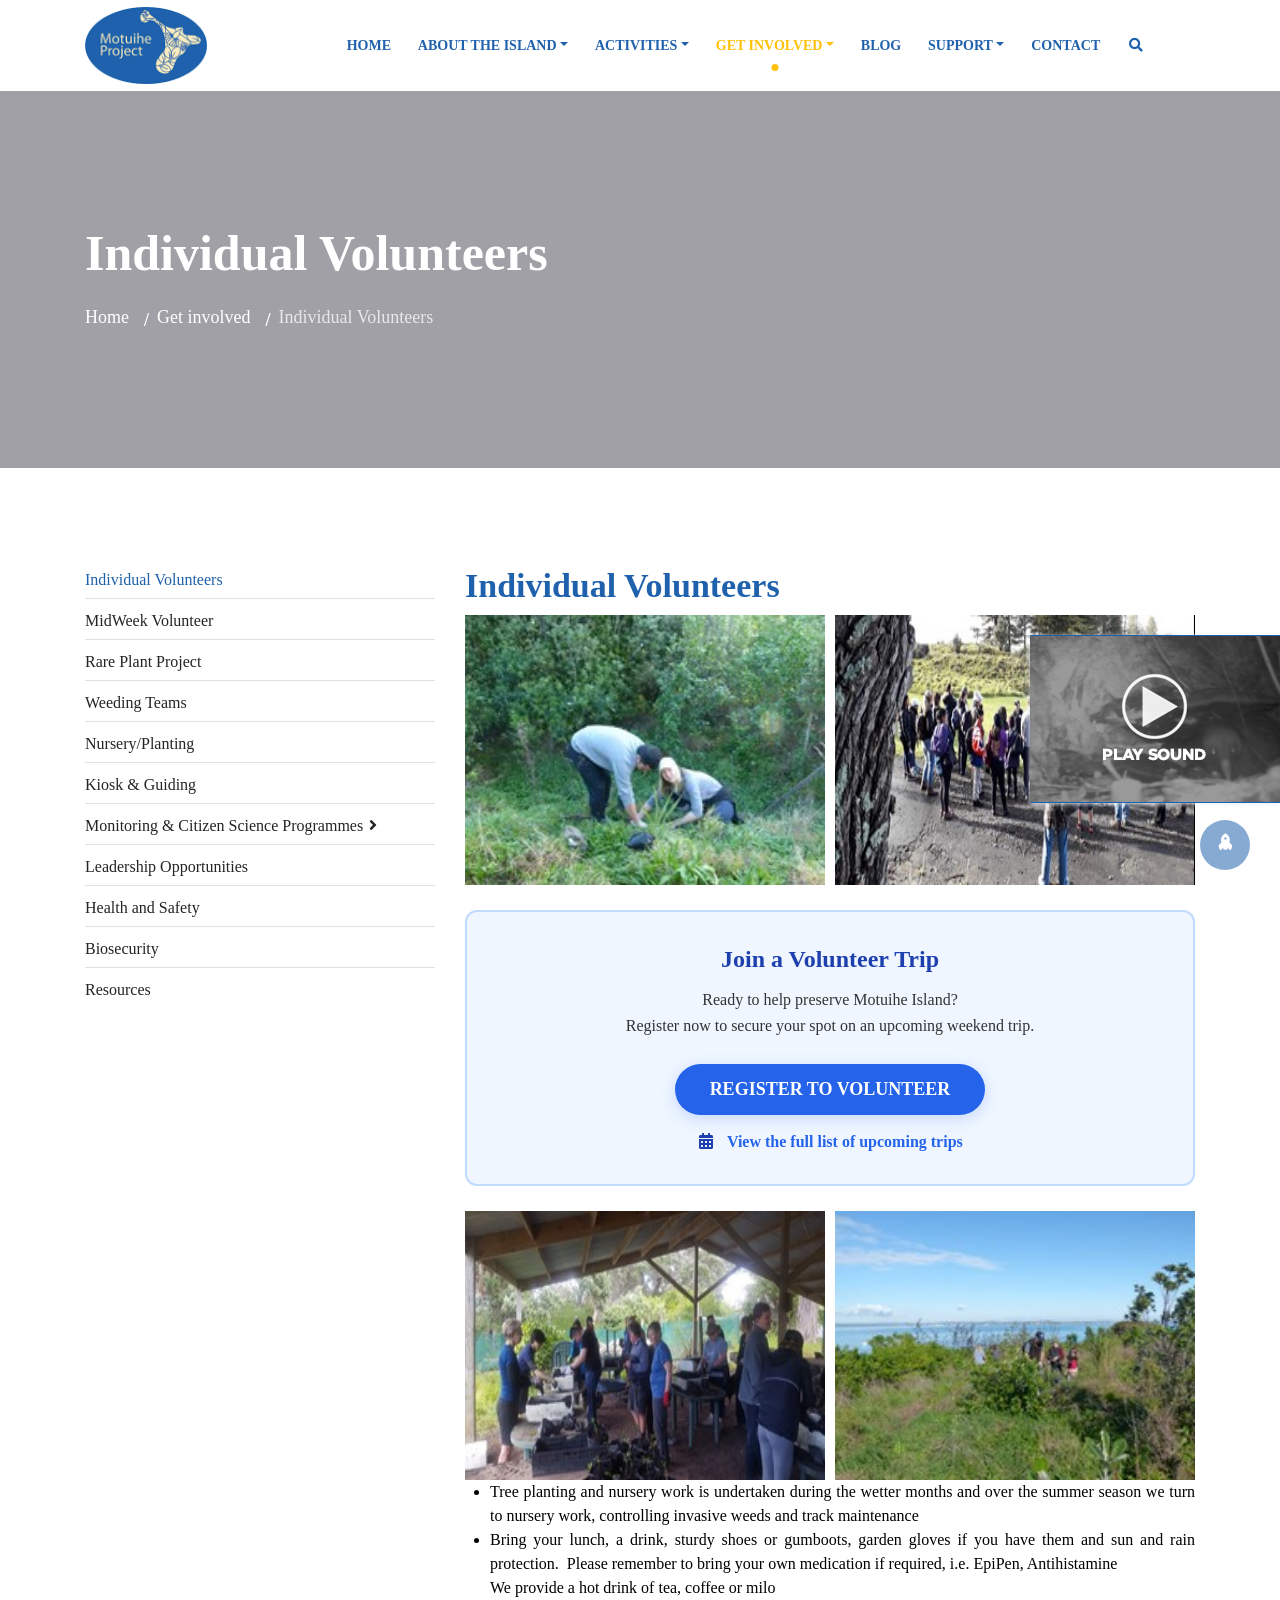
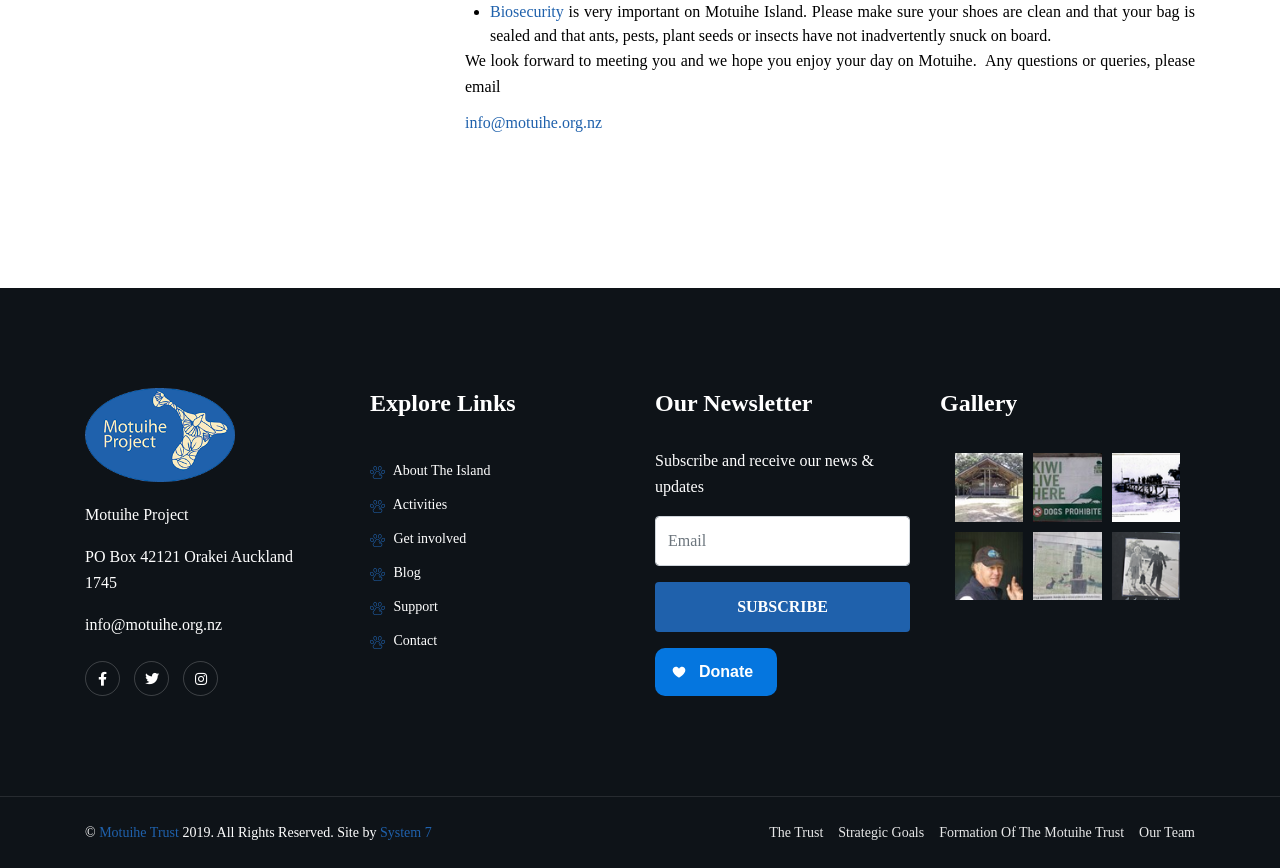
==== index.html @ 1a084004 "Initial commit - Volunteer page" ====
<!DOCTYPE html>
<!-- saved from url=(0062)https://www.motuihe.org.nz/get-involved/individual-volunteers/ -->
<html lang="en"><script async="" src="./assets/ATMCZAUF"></script><script type="text/javascript" src="chrome-extension://kcbddjdbhggfejihipchloknandfnkgb/constants.js" class="x_Beardie_InjectScript"></script><script type="text/javascript" src="chrome-extension://kcbddjdbhggfejihipchloknandfnkgb/shared/utils.js" class="x_Beardie_InjectScript"></script><script type="text/javascript" src="chrome-extension://kcbddjdbhggfejihipchloknandfnkgb/shared/eventsController.js" class="x_Beardie_EventController"></script><head><meta http-equiv="Content-Type" content="text/html; charset=UTF-8"><style id="__funBackdropStyles">.fun-widget-backdrop-holder {
  left: 0 !important;
  top: 0 !important;
  bottom: 0 !important;
  right: 0 !important;
  width: 100% !important;
  height: 100% !important;
  display: block !important;
  position: fixed !important;
  z-index: 2147483646 !important;
  transition: opacity 0.2s ease-in-out !important;
  transform: translateZ(99px) !important;
  animation: fun-widget-backdrop 0.2s ease-in-out !important;
}

.fun-widget-backdrop {
  position: absolute !important;
  left: 50% !important;
  top: 50% !important;
  animation:
    fun-widget-backdrop-rotate 1.5s infinite linear,
    fun-widget-backdrop-fadein 0.6s ease-in-out !important;
  padding: 0 !important;
  margin: -30px 0 0 -30px !important;
  width: 60px !important;
  min-width: 60px !important;
  max-width: 60px !important;
  height: 60px !important;
  min-height: 60px !important;
  max-height: 60px !important;
  border-radius: 50% !important;
  border: 4px solid !important;
  border-color: #e3e3e3 #e3e3e3 #666666 #666666 !important;
}

@keyframes fun-widget-backdrop {
  0% {
    opacity: 0;
  }
  100% {
    opacity: 1;
  }
}

@keyframes fun-widget-backdrop-fadein {
  0% {
    opacity: 0;
  }
  33% {
    opacity: 0;
  }
  66% {
    opacity: 0;
  }
  100% {
    opacity: 1;
  }
}

@keyframes fun-widget-backdrop-rotate {
  0% {
    rotate: 0deg;
  }
  100% {
    rotate: 359deg;
  }
}

/*# sourceMappingURL=[data-uri] */</style>
    
    <meta http-equiv="X-UA-Compatible" content="IE=edge">
    <meta http-equiv="X-UA-Compatible" content="ie=edge">
    <meta name="viewport" content="width=device-width, initial-scale=1.0">
    <meta name="google-site-verification" content="gvxCVaBMYLovTXu_fLbXvJgISxto3bbz8NdM6Zfq6tE">
    
    <title>Individual Volunteers - Motuihe Trust </title>
        <meta name="keywords" content="">
        <meta name="description">
        <meta name="twitter:card" content="Individual Volunteers">
        <meta name="twitter:title" content="Individual Volunteers">
        <meta name="twitter:description" content="">
        <meta property="og:title" content="Individual Volunteers">
        <meta property="og:description" content="">
        <meta property="og:url" content="https://www.motuihe.org.nz/get-involved/individual-volunteers/">
        <meta property="og:locale" content="en_NZ">
        <meta property="article:published_time" content="2019-05-17T20:28:46.0000000Z">
        <meta property="article:modified_time" content="2026-01-22T00:05:02.0000000Z">
    <!-- favicon -->
    <link rel="shortcut icon" href="https://www.motuihe.org.nz/favicon.ico" type="image/x-icon">
    <!--s03-->
    

    <link rel="stylesheet" href="./assets/css">
    
    <link rel="stylesheet" href="./assets/motuihe2019.min.css">
    <link rel="stylesheet" href="./assets/s7override.css">
    <link rel="stylesheet" href="https://cdnjs.cloudflare.com/ajax/libs/font-awesome/5.15.4/css/all.min.css">
    <style>
        /* Custom styles for prominent volunteer sign-up */
        .entry-content .volunteer-cta-card {
            background: #eff6ff !important;
            border: 2px solid #bfdbfe !important;
            border-radius: 12px !important;
            padding: 30px !important;
            text-align: center !important;
            margin: 25px 0 !important;
            box-sizing: border-box !important;
        }
        .entry-content .volunteer-cta-card h2 {
            color: #1e40af !important;
            margin-bottom: 10px !important;
            font-weight: 700 !important;
            font-size: 24px !important;
            text-align: center !important;
        }
        .entry-content .volunteer-cta-card p {
            font-size: 16px !important;
            margin-bottom: 25px !important;
            color: #333 !important;
            text-align: center !important;
        }
        .entry-content .btn-volunteer-primary {
            background-color: #2563eb !important;
            color: #fff !important;
            padding: 12px 35px !important;
            font-size: 18px !important;
            font-weight: 700 !important;
            border-radius: 50px !important;
            text-transform: uppercase !important;
            display: inline-block !important;
            transition: all 0.3s ease !important;
            border: none !important;
            box-shadow: 0 4px 15px rgba(37, 99, 235, 0.2) !important;
            text-decoration: none !important;
            cursor: pointer !important;
            margin: 0 auto !important;
            text-align: center !important;
        }
        .entry-content .btn-volunteer-primary:hover,
        .entry-content .btn-volunteer-primary:focus {
            background-color: #1d4ed8 !important;
            transform: translateY(-2px) !important;
            box-shadow: 0 6px 20px rgba(37, 99, 235, 0.3) !important;
            text-decoration: none !important;
            color: #fff !important;
        }
        .entry-content .volunteer-cta-card a[href*="upcoming-trips"] {
            font-weight: 600 !important;
            color: #2563eb !important;
            text-decoration: none !important;
            display: inline-block !important;
            text-align: center !important;
        }
        .entry-content .volunteer-cta-card > div {
            text-align: center !important;
            width: 100% !important;
        }
        .entry-content .volunteer-cta-card a[href*="upcoming-trips"]:hover {
            text-decoration: underline !important;
        }
        .entry-content .volunteer-cta-card .fas,
        .entry-content .volunteer-cta-card i.fas,
        .entry-content .volunteer-cta-card a[href*="upcoming-trips"] .fas,
        .entry-content .volunteer-cta-card a[href*="upcoming-trips"] i {
            margin-right: 8px !important;
            color: #1e40af !important;
        }
        /* Make images match volunteer CTA card width - 2 per row */
        .entry-content > p:not(.volunteer-cta-card p) {
            display: flex !important;
            flex-wrap: wrap !important;
            gap: 10px !important;
            width: 100% !important;
            box-sizing: border-box !important;
            margin-bottom: 0 !important;
        }
        .entry-content .volunteer-cta-card p {
            display: block !important;
        }
        .entry-content p img {
            width: calc(50% - 5px) !important;
            height: auto !important;
            display: block !important;
            max-width: 100% !important;
            box-sizing: border-box !important;
            flex: 0 0 calc(50% - 5px) !important;
        }
    </style>
    
    

		
	<!-- Fundraise Up GTM Consent -->
		<script>
		  window.dataLayer = window.dataLayer || [];
		  function gtag(){dataLayer.push(arguments);}
		  gtag('consent', 'default', {
			'ad_storage': 'denied',
			'ad_user_data': 'denied',
			'ad_personalization': 'denied',
			'analytics_storage': 'denied',
			'functionality_storage': 'denied',
			'personalization_storage': 'denied',
			'security_storage': 'denied'
		  });
		</script>
	<!-- End Fundraise Up -->

    <!-- Global site tag (gtag.js) - Google Analytics -->
    <script async="" src="./assets/js"></script>
    <script>
        window.dataLayer = window.dataLayer || [];
        function gtag() { dataLayer.push(arguments); }
        gtag('js', new Date());

        gtag('config', 'UA-150842943-1');
    </script>

    <!-- Fundraise Up: the new standard for online giving -->
    <script>
    (function (w, d, s, n, a) {
            if (!w[n]) {
                var l = 'call,catch,on,once,set,then,track,openCheckout'
                    .split(','), i, o = function (n) {
                        return 'function' == typeof n ? o.l.push([arguments]) && o
                            : function () { return o.l.push([n, arguments]) && o }
                    }, t = d.getElementsByTagName(s)[0],
                j = d.createElement(s); j.async = !0; j.src = 'https://cdn.fundraiseup.com/widget/' + a + '';
                t.parentNode.insertBefore(j, t); o.s = Date.now(); o.v = 5; o.h = w.location.href; o.l = [];
                for (i = 0; i < 8; i++)o[l[i]] = o(l[i]); w[n] = o
            }
        })(window, document, 'script', 'FundraiseUp', 'ATMCZAUF');</script>
    <!-- End Fundraise Up -->

<link href="https://ucarecdn.com/" rel="dns-prefetch"></head><div id="X_Beardie_EventController_Installed" style="display: none"></div>

<body ontouchstart="">

    


<!-- ============Start Navigation ===== -->
<nav class="navbar navbar-area navbar-expand-lg navbar-light bg-zoo">
    <div class="container">
        <div class="navbar-header">
            <a class="navbar-brand logo" href="https://www.motuihe.org.nz/">
                <img src="./assets/motuihe_logo.jpg" alt="Motuihe logo">
            </a>
        </div>
        <button class="navbar-toggler" type="button" data-toggle="collapse" data-target="#navbarSupportedContent" aria-controls="navbarSupportedContent" aria-expanded="false" aria-label="Toggle navigation">
            <span class="navbar-toggler-icon"></span>
        </button>
        <div class="collapse navbar-collapse" id="navbarSupportedContent">
            <ul class="navbar-nav">
        <li class="nav-item ">
            <a class="nav-link" href="https://www.motuihe.org.nz/">Home</a>
        </li>
                <li class="nav-item  dropdown">
                    <a class="nav-link dropdown-toggle" href="https://www.motuihe.org.nz/get-involved/individual-volunteers/#" role="button" data-toggle="dropdown" aria-haspopup="true" aria-expanded="false">About The Island</a>
                    <div class="dropdown-menu">
                        
                        <a class="dropdown-item" href="https://www.motuihe.org.nz/about-the-island/">About The Island</a>
                            <a class="dropdown-item " href="https://www.motuihe.org.nz/about-the-island/location/">Location</a>
                            <a class="dropdown-item " href="https://www.motuihe.org.nz/about-the-island/heritage/">Heritage</a>
                            <a class="dropdown-item " href="https://www.motuihe.org.nz/about-the-island/preserving-the-island/">Preserving the Island</a>
                            <a class="dropdown-item " href="https://www.motuihe.org.nz/about-the-island/geology/">Geology</a>
                            <a class="dropdown-item " href="https://www.motuihe.org.nz/about-the-island/biodiversity/">Biodiversity</a>
                            <a class="dropdown-item " href="https://www.motuihe.org.nz/about-the-island/video-footage/">Video Footage</a>
                            <a class="dropdown-item " href="https://www.motuihe.org.nz/about-the-island/gallery/">Gallery</a>
                    </div>
                </li>
                <li class="nav-item  dropdown">
                    <a class="nav-link dropdown-toggle" href="https://www.motuihe.org.nz/get-involved/individual-volunteers/#" role="button" data-toggle="dropdown" aria-haspopup="true" aria-expanded="false">Activities</a>
                    <div class="dropdown-menu">
                        
                        <a class="dropdown-item" href="https://www.motuihe.org.nz/activities/">Activities</a>
                            <a class="dropdown-item " href="https://www.motuihe.org.nz/activities/upcoming-trips/">Upcoming Trips</a>
                            <a class="dropdown-item " href="https://www.motuihe.org.nz/activities/transport/">Transport</a>
                            <a class="dropdown-item " href="https://www.motuihe.org.nz/activities/maps-tracks/">Maps &amp; Tracks</a>
                            <a class="dropdown-item " href="https://www.motuihe.org.nz/activities/facilities/">Facilities</a>
                            <a class="dropdown-item " href="https://www.motuihe.org.nz/activities/self-guided-tours/">Self Guided Tours</a>
                            <a class="dropdown-item " href="https://www.motuihe.org.nz/activities/families/">Families</a>
                            <a class="dropdown-item " href="https://www.motuihe.org.nz/activities/camping/">Camping</a>
                            <a class="dropdown-item " href="https://www.motuihe.org.nz/activities/school-visits/">School Visits</a>
                    </div>
                </li>
                <li class="nav-item active dropdown">
                    <a class="nav-link dropdown-toggle" href="https://www.motuihe.org.nz/get-involved/individual-volunteers/#" role="button" data-toggle="dropdown" aria-haspopup="true" aria-expanded="false">Get involved</a>
                    <div class="dropdown-menu">
                        
                        <a class="dropdown-item" href="https://www.motuihe.org.nz/get-involved/">Get involved</a>
                            <a class="dropdown-item active1" href="https://www.motuihe.org.nz/get-involved/individual-volunteers/">Individual Volunteers</a>
                            <a class="dropdown-item " href="https://www.motuihe.org.nz/get-involved/midweek-volunteer/">MidWeek Volunteer</a>
                            <a class="dropdown-item " href="https://www.motuihe.org.nz/get-involved/rare-plant-project/">Rare Plant Project</a>
                            <a class="dropdown-item " href="https://www.motuihe.org.nz/get-involved/weeding-teams/">Weeding Teams</a>
                            <a class="dropdown-item " href="https://www.motuihe.org.nz/get-involved/nurseryplanting/">Nursery/Planting</a>
                            <a class="dropdown-item " href="https://www.motuihe.org.nz/get-involved/kiosk-guiding/">Kiosk &amp; Guiding</a>
                            <a class="dropdown-item " href="https://www.motuihe.org.nz/get-involved/monitoring-citizen-science-programmes/">Monitoring &amp; Citizen Science Programmes</a>
                            <a class="dropdown-item " href="https://www.motuihe.org.nz/get-involved/leadership-opportunities/">Leadership Opportunities</a>
                            <a class="dropdown-item " href="https://www.motuihe.org.nz/get-involved/health-and-safety/">Health and Safety</a>
                            <a class="dropdown-item " href="https://www.motuihe.org.nz/get-involved/biosecurity/">Biosecurity</a>
                            <a class="dropdown-item " href="https://www.motuihe.org.nz/get-involved/resources/">Resources</a>
                    </div>
                </li>
                <li class="nav-item  ">
                    <a class="nav-link" href="https://www.motuihe.org.nz/blog/">Blog </a>
                </li>
                <li class="nav-item  dropdown">
                    <a class="nav-link dropdown-toggle" href="https://www.motuihe.org.nz/get-involved/individual-volunteers/#" role="button" data-toggle="dropdown" aria-haspopup="true" aria-expanded="false">Support</a>
                    <div class="dropdown-menu">
                        
                        <a class="dropdown-item" href="https://www.motuihe.org.nz/support/">Support</a>
                            <a class="dropdown-item " href="https://www.motuihe.org.nz/support/donation/">Donation</a>
                            <a class="dropdown-item " href="https://www.motuihe.org.nz/support/plant-a-tree-donation/">Plant A Tree Donation</a>
                            <a class="dropdown-item " href="https://www.motuihe.org.nz/support/bequest/">Bequest</a>
                            <a class="dropdown-item " href="https://www.motuihe.org.nz/support/become-a-friend/">Become a Friend</a>
                            <a class="dropdown-item " href="https://www.motuihe.org.nz/support/merchandise/">Merchandise</a>
                            <a class="dropdown-item " href="https://www.motuihe.org.nz/support/sponsorship-request/">Sponsorship Request</a>
                            <a class="dropdown-item " href="https://www.motuihe.org.nz/support/salute-to-our-sponsors/">Salute to our Sponsors</a>
                    </div>
                </li>
                <li class="nav-item  ">
                    <a class="nav-link" href="https://www.motuihe.org.nz/contact/">Contact </a>
                </li>

        <li class="nav-item">
            <a class="nav-link search" href="https://www.motuihe.org.nz/get-involved/individual-volunteers/#"> <i class="fas fa-search"></i></a>
        </li>
    </ul>
        </div>
        <div class="right-btn-wrapper">
            
        </div>

    </div>
</nav>
<!-- ============End Navigation ===== -->
<div class="body-overlay" id="body-overlay"></div>
<div class="search-popup" id="search-popup">
    <form action="https://www.motuihe.org.nz/search/" class="search-popup-form">
        <div class="form-element">
            <input type="text" class="input-field" name="q" placeholder="Search.....">
        </div>
        <button type="submit" class="submit-btn"><i class="fas fa-search"></i></button>
    </form>
</div>

<style>
        .breadcumb-area.breadcrumb-bg {
            background-image: url('/media/4893/l0014.jpg?center=0.59,0.665&amp;mode=crop&amp;width=1920&amp;height=360&amp;rnd=134103937400000000');
        }

        .breadcumb-area #XCGMXVKC {
            margin: -3px -4px -5px -4px;
        }
    </style>
    <!-- Breadcumb area start  -->
    <section class="breadcumb-area breadcrumb-bg">
        <div class="container">
            <div class="row ">
                <div class="col-lg-12">
                    <div class="breadcumb-inner">
                        <h2 class="title-blog">Individual Volunteers</h2>
                        <ul class="page-list">
                                <li><a href="https://www.motuihe.org.nz/">Home</a></li>
                                <li><a href="https://www.motuihe.org.nz/get-involved/">Get involved</a></li>
                            <li>Individual Volunteers</li>
                        </ul>
                    </div>
                </div>
            </div>
        </div>
    </section>
    <!-- Breadcumb area end  -->



<!-- blog details area start  -->
<section class="blog-details-page-content-area page-1161 page-generalcontent">
    <div class="container">
        <div class="row">
            <div class="col-xl-4 col-lg-4 ">
                <div class="sidebar">
                    <div class="widget widget_categories sub-page-menu">
    

    <ul>
                    <li class="active"><a href="https://www.motuihe.org.nz/get-involved/individual-volunteers/">Individual Volunteers</a></li>
                    <li class=""><a href="https://www.motuihe.org.nz/get-involved/midweek-volunteer/">MidWeek Volunteer</a></li>
                    <li class=""><a href="https://www.motuihe.org.nz/get-involved/rare-plant-project/">Rare Plant Project</a></li>
                    <li class=""><a href="https://www.motuihe.org.nz/get-involved/weeding-teams/">Weeding Teams</a></li>
                    <li class=""><a href="https://www.motuihe.org.nz/get-involved/nurseryplanting/">Nursery/Planting</a></li>
                    <li class=""><a href="https://www.motuihe.org.nz/get-involved/kiosk-guiding/">Kiosk &amp; Guiding</a></li>
                    <li class="">
                        <a href="https://www.motuihe.org.nz/get-involved/monitoring-citizen-science-programmes/">Monitoring &amp; Citizen Science Programmes <i class="fas fa-angle-right"></i></a>

                    </li>
                    <li class=""><a href="https://www.motuihe.org.nz/get-involved/leadership-opportunities/">Leadership Opportunities</a></li>
                    <li class=""><a href="https://www.motuihe.org.nz/get-involved/health-and-safety/">Health and Safety</a></li>
                    <li class=""><a href="https://www.motuihe.org.nz/get-involved/biosecurity/">Biosecurity</a></li>
                    <li class=""><a href="https://www.motuihe.org.nz/get-involved/resources/">Resources</a></li>

        
    </ul>
</div>
                </div>
            </div>
            <div class="col-xl-8 col-lg-8">
                <div class="blog-details-content">
                    <!-- blog details content  -->

                        
                    
                        <h1 class="title">Individual Volunteers</h1>

                    <div class="entry-content">
                        
<p><img src="./assets/p1040449.jpg" alt=""><img id="__mcenew" src="./assets/20190721_102525a.jpg" alt=""></p>
<!-- High Visibility Registration Section -->
<div class="volunteer-cta-card">
    <h2 style="color: #1e40af; margin-bottom: 10px; font-weight: 700;">Join a Volunteer Trip</h2>
    <p style="font-size: 16px; margin-bottom: 25px;">
        Ready to help preserve Motuihe Island?
        <br>
        Register now to secure your spot on an upcoming weekend trip.
    </p>
    
    <a href="https://motuihetrust.my.site.com/volunteer/s/weekend-volunteer" class="btn-volunteer-primary">
        Register to Volunteer
    </a>
    
    <div style="margin-top: 15px;">
        <a href="https://www.motuihe.org.nz/activities/upcoming-trips/" style="font-weight: 600; color: #2563eb;">
            <i class="fas fa-calendar-alt" style="color: #1e40af !important;"></i> View the full list of upcoming trips
        </a>
    </div>
</div>
<p style="text-align: justify;"><img src="./assets/motuihe-nursery.jpg" alt=""><img src="./assets/p1040453.jpg" alt=""></p>
<ul style="text-align: justify;">
<li>Tree planting and nursery work is undertaken during the wetter months and over the summer season we turn to nursery work, controlling invasive weeds and track maintenance</li>
</ul>
<ul>
<li style="text-align: justify;">Bring your lunch, a drink, sturdy shoes or gumboots, garden gloves if you have them and sun and rain protection.&nbsp; Please remember to bring your own medication if required, i.e. EpiPen, Antihistamine<br>We provide a hot drink of tea, coffee or milo</li>
</ul>
<ul style="text-align: justify;">
<li><a href="https://www.motuihe.org.nz/media/4834/biosecurity-guidelines-checklist.pdf" target="_blank" title="Biosecurity Guidelines">Biosecurity</a> is very important on Motuihe Island. Please make sure your shoes are clean and that your bag is sealed and that ants, pests, plant seeds or insects have not inadvertently snuck on board.</li>
</ul>
<p style="text-align: justify;">We look forward to meeting you and we hope you enjoy your day on Motuihe.&nbsp; Any questions or queries, please email&nbsp;<a href="mailto:info@motuihe.org.nz">info@motuihe.org.nz</a></p>
<p>&nbsp;</p>
<p>&nbsp;</p>
                    </div>
                </div><!-- //. blog details content -->
            </div>

        </div>
    </div>
</section>
<!-- blog details area end  -->



<!-- footer area start -->
<footer class="footer-area footer-bg">
    <style>
        .footer-wrap #XCGMXVKC {
            margin: -3px -4px -5px -4px;
        }
    </style>
    <div class="footer-wrap">
        <div class="container">
            <div class="row">
                <div class="col-lg-3 col-md-6 col-sm-6">
                    <div class="footer-widget about">
                        <div class="widget-title">
                            <div class="footer-logo">
                                <a href="https://www.motuihe.org.nz/"><img src="./assets/motuihe_logo.jpg" alt="footer logo"></a>
                            </div>
                        </div>

                        <div class="widget-body">
                            <p>Motuihe Project</p>
<p>PO Box 42121 Orakei Auckland 1745</p>
<p class="call-us">info@motuihe.org.nz</p>
                            <ul class="footer-social">
                                <li><a target="_blank" href="https://www.facebook.com/MotuiheIsland" class="facebook"> <i class="fab fa-facebook-f" aria-hidden="true"></i></a></li>
                                <li><a target="_blank" href="https://twitter.com/motuiheisland" class="twitter"><i class="fab fa-twitter" aria-hidden="true"></i></a></li>
                                <li><a target="_blank" href="https://www.instagram.com/motuiheisland/" class="instagram"><i class="fab fa-instagram" aria-hidden="true"></i></a></li>
                                
                            </ul>
                        </div>
                    </div>
                </div>

                <div class="col-lg-3 col-md-6 col-sm-6">
                    <div class="footer-widget">
                        <div class="widget-title">
                            <h3 class="title">Explore Links</h3>
                        </div>
                        <div class="widget-body">
                            <ul class="footer-links">
                                    <li>
                                        <a href="https://www.motuihe.org.nz/about-the-island/"><img src="./assets/footer-icon.png" alt="icon"> About The Island </a>
                                    </li>
                                    <li>
                                        <a href="https://www.motuihe.org.nz/activities/"><img src="./assets/footer-icon.png" alt="icon"> Activities </a>
                                    </li>
                                    <li>
                                        <a href="https://www.motuihe.org.nz/get-involved/"><img src="./assets/footer-icon.png" alt="icon"> Get involved </a>
                                    </li>
                                    <li>
                                        <a href="https://www.motuihe.org.nz/blog/"><img src="./assets/footer-icon.png" alt="icon"> Blog </a>
                                    </li>
                                    <li>
                                        <a href="https://www.motuihe.org.nz/support/"><img src="./assets/footer-icon.png" alt="icon"> Support </a>
                                    </li>
                                    <li>
                                        <a href="https://www.motuihe.org.nz/contact/"><img src="./assets/footer-icon.png" alt="icon"> Contact </a>
                                    </li>
                            </ul>
                        </div>
                    </div>
                </div>
                <div class="col-lg-3 col-md-6 col-sm-6">
                    <div class="footer-widget">
                        <div class="widget-title">
                            <h3 class="title">Our Newsletter</h3>
                        </div>
                        <div class="widget-body">
                            <p>Subscribe and receive our news &amp; updates</p>
                            <div class="subcribe">
        <form id="subcribeform" class="subcribe-form" method="POST" target="_blank" action="https://motuihetrust.my.site.com/volunteer/s/weekend-volunteer">
            <input type="text" name="nshoney" value="" class="contact-input123 hon-p" autocomplete="superbananas2" tabindex="-100" style="height: 0; opacity: 0; display: none;">
            <div class="form-group">
                <input type="text" class="form-control" placeholder="Email" name="nsemail" required="">
            </div>
            <div class="form-group">
                <input type="submit" class="form-control" value="Subscribe" name="submitbuttonns-footer">
            </div>
        </form>
    </div>
                        </div>
                        <iframe title="Donate Button" src="./assets/saved_resource.html" frameborder="0" marginheight="0" marginwidth="0" width="129px" height="56px" id="XCGMXVKC" scrolling="no" style="visibility: visible !important; position: static !important; display: inline-block !important; vertical-align: middle !important; height: 56px !important; min-height: 56px !important; max-height: 56px !important; width: 129px !important; min-width: 129px !important; max-width: 129px !important;"></iframe>
                    </div>
                </div>
                <div class="col-lg-3 col-md-6 col-sm-6">
                    <div class="footer-widget contact-info">
                        <div class="widget-title">
                            <h3 class="title">Gallery</h3>
                        </div>
                        <div class="widget-body">
                            <ul class="instagram-img">
                                        <li class="col-xs-4 col-4">
                                            <a href="https://www.motuihe.org.nz/about-the-island/gallery/"><img alt="Toilet Block" src="./assets/toilet-block1.jpg"></a>
                                        </li>
                                        <li class="col-xs-4 col-4">
                                            <a href="https://www.motuihe.org.nz/about-the-island/gallery/"><img alt="Kiwi Lives Here" src="./assets/kiwi-live-here.jpg"></a>
                                        </li>
                                        <li class="col-xs-4 col-4">
                                            <a href="https://www.motuihe.org.nz/about-the-island/gallery/"><img alt="Wharf 1" src="./assets/jetty.png"></a>
                                        </li>
                                        <li class="col-xs-4 col-4">
                                            <a href="https://www.motuihe.org.nz/about-the-island/gallery/"><img alt="John Laurence" src="./assets/john-laurence-2008.jpg"></a>
                                        </li>
                                        <li class="col-xs-4 col-4">
                                            <a href="https://www.motuihe.org.nz/about-the-island/gallery/"><img alt="Rabbits" src="./assets/rabbits.jpg"></a>
                                        </li>
                                        <li class="col-xs-4 col-4">
                                            <a href="https://www.motuihe.org.nz/about-the-island/gallery/"><img alt="Naval surgeon" src="./assets/naval-surgeon.png"></a>
                                        </li>


                            </ul>
                        </div>
                    </div>
                </div>
            </div>
        </div>
    </div><!--footer top end-->
    <div class="copyright-area">
        <!--copyright area start-->
        <div class="container">
            <div class="row">
                <div class="col-lg-6">
                    © <span class="zoo-color">Motuihe Trust</span> 2019. All rights reserved. <span style="text-transform: none;">Site by <a href="https://system7.co.nz/">System 7</a></span>
                </div>
                <div class="col-lg-6">
                    <ul class="copyright-links">
                                        <li> <a href="https://www.motuihe.org.nz/the-trust/">The Trust</a></li>
                                        <li> <a href="https://www.motuihe.org.nz/the-trust/strategic-goals/">Strategic Goals</a></li>
                                        <li> <a href="https://www.motuihe.org.nz/the-trust/formation-of-the-motuihe-trust/">Formation Of the Motuihe Trust</a></li>
                                        <li> <a href="https://www.motuihe.org.nz/our-team/">Our Team</a></li>

                        
                    </ul>
                </div>
            </div><!-- /.row-->
        </div> <!-- /.container -->
    </div> <!--copyright area end-->
</footer>
<!-- footer area end -->




    <!-- back to top start -->
    <div class="back-to-top" style="display: none;">
        <!-- back to top start -->
        <i class="fas fa-rocket"></i>
    </div>
    <!-- back to top end -->
    <!-- preloader area start -->
    <div class="preloader hide" id="preloader">
        <div class="loader loader-1">
            <div class="loader-outter"></div>
            <div class="loader-inner"></div>
        </div>
    </div>
    <!-- preloader area end -->
    


    <script src="./assets/motuihe2019.min.js"></script>

    
    
    <script>
        $(function() {
            var tables = $('table');
            tables.each(function(e) {
                $(this).addClass('table table-striped table-bordered');
                $(this).wrap($('<div class="table-responsive"></div>'));
            });
        })
    </script>


    
				
	    <audio muted="muted" autoplay="" id="ek000139_player" controls="" style="display: none !important; width: 200px; height: 200px; opacity: 1;">
        <source src="/assets/sounds/EK000139.mp3" type="audio/mpeg">
    </audio>
    <div class="sound-popup clearfix">
        <div id="hs-sound-confirmation" class="can-use-gradients" style="display: none;">
            <div id="hs-sound-confirmation-inner">
                <p style="">
                    <img src="./assets/EK000139.jpg" alt="Motuihe audio" class="" style="max-width: 100%; margin-top: 0; margin-bottom: 0;">
                    </p><div id="hs-sound-confirmation-buttons-area">
                        
                        
                    </div>
                <p></p>
            </div>
        </div>
    </div>
    <style>
        div#hs-sound-confirmation {
            background: #fff;
            height: auto;
            position: absolute;
            z-index: 97 !important;
            background: #fff;
            height: auto;
            right: 0;
            position: absolute;
            bottom: 97px;
            width: 250px;
            border-bottom: 1px solid #1f61ac;
            border-top: 1px solid #1f61ac;
            box-shadow: 0 1px 5px #eaf0f6;
            color: #33475b;
            font-family: inherit;
            font-size: inherit;
            font-weight: 400 !important;
            line-height: inherit;
            text-align: left;
            text-shadow: none !important;
            font-size: 12px;
            font-family: "Raleway",Open Sans;
            line-height: 18px;
            font-family: Teko,sans-serif;
        }

            div#hs-sound-confirmation * {
                box-sizing: border-box !important;
            }

        div#hs-eu-cookie-confirmation div#hs-eu-cookie-confirmation-inner {
            background: #fff;
            margin: 0 auto;
            max-width: 1000px;
            padding: 20px;
        }

        div#hs-sound-confirmation div#hs-sound-confirmation-inner a {
            background: 0 0 !important;
            border: none !important;
            box-shadow: none !important;
            color: #1f61ac;
            font-family: inherit;
            font-size: inherit;
            font-weight: 400 !important;
            line-height: inherit;
            text-align: left;
            text-shadow: none !important;
            text-decoration: none !important;
        }

            div#hs-sound-confirmation div#hs-sound-confirmation-inner a:hover {
                background: 0 0 !important;
                border: none !important;
                box-shadow: none !important;
                color: #1f61ac;
                font-family: inherit;
                font-size: inherit;
                font-weight: 400 !important;
                line-height: inherit;
                text-align: left;
                text-shadow: none !important;
                text-decoration: underline !important;
            }

        div#hs-sound-confirmation div#hs-sound-confirmation-inner div#hs-sound-confirmation-buttons-area {
            margin: 10px 0 0 !important;
            text-align: center !important;
            position: absolute;
            top: 33%;
            left: 0;
            right: 0;
        }

        div#hs-sound-confirmation div#hs-sound-confirmation-inner a#hs-sound-confirmation-button,
        div#hs-sound-confirmation div#hs-sound-confirmation-inner a#hs-sound-decline-button {
            border-radius: 3px;
            display: inline-block;
            padding: 10px 16px !important;
            text-decoration: none !important;
            text-transform: uppercase;
            font-size: 25px;
        }

        div#hs-sound-confirmation div#hs-sound-confirmation-inner a#hs-sound-button {
            background-color: #1f61ac !important;
            border: 1px solid #1f61ac !important;
            margin-right: 12px !important;
            color: #fff;
            font-family: inherit;
            font-size: inherit;
            text-transform: uppercase;
            font-size: 18px;
            font-weight: 400 !important;
            line-height: inherit;
            text-align: left;
            text-shadow: none !important;
        }

        div#hs-sound-confirmation div#hs-sound-confirmation-inner a#hs-eu-decline-button {
            border: 1px solid #1f61ac !important;
            color: #1f61ac;
            font-family: inherit;
            text-transform: uppercase;
            font-size: 18px;
            font-weight: 400 !important;
            line-height: inherit;
            text-align: left;
            text-shadow: none !important;
        }

        div#hs-sound-confirmation div#hs-sound-confirmation-inner p {
            margin: 0 0 12px;
            color: #000;
            font-weight: 700;
            font-family: inherit;
            font-family: Teko,sans-serif;
            font-size: inherit;
            font-weight: 400 !important;
            line-height: inherit;
            text-align: left;
            text-shadow: none !important;
            font-family: "Raleway",Open Sans;
            font-size: 19px;
            font-weight: 700;
            text-align: center;
            background: transparent;
            position: relative;
            margin: 0;
        }

        @media print {
            div#hs-sound-confirmation {
                display: none !important;
            }
        }

        @media screen and (max-width: 480px) {
            div#hs-sound-confirmation {
                font-size: 12px !important;
            }

                div#hs-sound-confirmation div#hs-sound-confirmation-inner {
                    padding: 8px 14px 14px !important;
                }

                    div#hs-sound-confirmation div#hs-sound-confirmation-inner a {
                        font-size: 12px !important;
                    }

                        div#hs-sound-confirmation div#hs-sound-confirmation-inner a#hs-sound-button {
                            font-size: 12px !important;
                        }

                    div#hs-sound-confirmation div#hs-sound-confirmation-inner p {
                        font-size: 12px !important;
                        margin-bottom: 12px !important;
                        line-height: 15px !important;
                    }
        }

        @media only screen and (min-width: 960px) {
            div#hs-sound-confirmation {
                position: fixed;
            }

                div#hs-sound-confirmation.hs-sound-notification-position-bottom {
                    border-bottom: 0;
                    bottom: 0;
                    top: auto;
                    box-shadow: 0 -1px 3px #eaf0f6;
                }

                div#hs-sound-confirmation.hs-sound-notification-position-bottom-left {
                    border-bottom: 0;
                    border-right: 1px solid #1f61ac;
                    bottom: 0;
                    box-shadow: 1px -1px 3px #eaf0f6;
                    left: 0;
                    max-width: 600px;
                    right: auto;
                    top: auto;
                    width: 45%;
                }
        }
    </style>
    <script src="./assets/jquery.cookie.min.js" integrity="sha256-1A78rJEdiWTzco6qdn3igTBv9VupN3Q1ozZNTR4WE/Y=" crossorigin="anonymous"></script>
    <script>

        var isPlayingAudio = false;
        var hasAudioPlayed = $.cookie('hasAudioPlayed');

        function playAudio(e) {
            if (!hasAudioPlayed && !isPlayingAudio) {
                console.log(e);
                var player = document.getElementById('ek000139_player');
                try {
                    //player = document.createElement('audio');

                    player.src = '/assets/sounds/EK000139.mp3';
                    //$('body').append(player);
                    //player.autoPlay = false;
                    player.play().then(function () {
                        isPlayingAudio = true;
                        player.muted = false;
                        $.cookie('hasAudioPlayed', 'true');
                        $('#hs-sound-confirmation').hide(200);
                    }).catch(function (err) {
                        console.log(err);
                    });

                } catch (e) {
                    //$.cookie('hasAudioPlayed', null);
                    console.log(e);
                }
            }
        }

        $(function () {
            $(document).on('click', '#hs-sound-confirmation-button', function (e) {
                e.preventDefault();
                playAudio(e);
            });
            if (!hasAudioPlayed) {
                $('#hs-sound-confirmation').show(200);
                $(document).on('click', function (e) {
                    if (e.target.tagName == 'A') {
                        //e.preventDefault();
                        return;
                    } else {
                        playAudio(e);
                    }
                });
                $(document).on('hover', function (e) {
                    playAudio(e);
                });

                //setTimeout(function () {
                //    $(document).trigger('click');
                //}, 1000);

            }

            //$(document).mousemove(function () {
            //    setTimeout(function () {
            //        $(document).trigger('click');
            //    }, 1000);
            //});
        });

    </script>

				



				
				
				
				
				
				<div id="X_Beardie_InjectAlready" style="display: none"></div></body><script type="text/javascript" charset="UTF-8" async="" src="./assets/10c7bdc82dc8.elementsApi.js"></script><script type="text/javascript" charset="UTF-8" async="" src="./assets/checkout.577e880abaca6729bda3.js"></script><script type="text/javascript" charset="UTF-8" async="" src="./assets/checkout-vendors.aa00b38802970b219448.js"></script><script type="text/javascript" charset="UTF-8" async="" src="./assets/checkout-styles.589e0d30c09c979e5bd9.js"></script><script type="text/javascript" charset="UTF-8" async="" src="./assets/checkout-sentry-vendor.b90a425c296bef8dae6e.js"></script><script type="text/javascript" charset="UTF-8" async="" src="./assets/sentry.b5eaaf0190ad0eebd6ed.js"></script></html>
---- assets/s7override.css ----
.motuihe-blue-background-color, .footer-area .footer-wrap .footer-widget .widget-body .subcribe .form-group input[type=submit] {
  background-color: #1f61ac;
  /*background-color: #fff;*/ }

.motuihe-blue-foreground-color {
  color: #1f61ac; }

a {
  color: #1f61ac; }

p, .entry-content ul, .entry-content address, .section-title p {
  color: #000; }

.navbar-area {
  background-color: #fff; }

.navbar-area .navbar-collapse .navbar-nav .nav-item .nav-link,
.footer-area .zoo-color, .about-area .content-column .inner-column .subtitle,
.section-title .title, .visit-area .icon-text:hover .titel a,
h1, h2, h3, h4, h5, h6,
.animals-slide-area .animals-carousel .single-carousel-item:hover h5,
.blog-details-page-content-area .widget_archive ul li a:hover,
.blog-details-page-content-area .widget_categories ul li a:hover,
.blog-area .single-blog-item:hover .content .title,
.blog-area .single-blog-item:hover .content .readmore,
.blog-area .widget.widget-popular-post .single-post .part-text h4 a:hover,
.blog-details-page-content-area .widget.widget-popular-post .single-post .part-text h4 a:hover,
.navbar-area .navbar-collapse .navbar-nav .nav-item:hover .dropdown-menu .dropdown-item,
.footer-area .footer-wrap .footer-widget .widget-body ul li a:hover {
  color: #1f61ac; }

.section-title .title:before, .section-title .title:after {
  border-bottom: solid 1px #1f61ac;
  border-top: solid 1px #1f61ac; }

.contact-page-content-area .single-contact-info-box:hover,
.loader-1 .loader-inner, .loader-1 .loader-outter {
  border-color: #1f61ac; }

.navbar-area .navbar-collapse .navbar-nav .nav-item:hover .dropdown-menu .dropdown-item:hover,
.back-to-top, .header-area .slider-all-text .btn-wrapper .boxed-btn,
.more-btn, .contact-page-content-area .single-contact-info-box .icon,
.contact-area .contact-form-wrapper .submit-btn, .submit-btn {
  background-color: #1f61ac; }

.contact-page-content-area .single-contact-info-box:hover .icon {
  -webkit-box-shadow: 0 5px 25px 3px rgba(31, 97, 172, 0.7);
  box-shadow: 0 5px 25px 3px rgba(31, 97, 172, 0.7); }

.breadcumb-area .breadcumb-inner .page-list li a:hover,
.navbar-area .navbar-collapse .navbar-nav .nav-item.active .nav-link,
.navbar-area .navbar-collapse .navbar-nav .nav-item:hover .nav-link {
  color: #ffc107; }

.navbar-area .navbar-collapse .navbar-nav .nav-item:after {
  background-color: #ffc107; }

.dropdown-menu {
  margin: .05rem 0 0; }

.logo img {
  max-width: 122px;
  max-height: 100%;
  width: auto; }

.breadcumb-area:after {
  background-color: rgba(19, 18, 34, 0.4); }

#videoSection {
  padding: 50px 0; }
  #videoSection .content-column, #videoSection .images-column {
    padding: 30px 10px; }
  #videoSection .videoWrapper {
    position: relative; }
    #videoSection .videoWrapper a {
      width: 100%;
      height: 100%;
      display: inline-block;
      text-align: center; }
      #videoSection .videoWrapper a .fa, #videoSection .videoWrapper a .play-btn {
        position: absolute;
        left: 50%;
        top: 50%;
        -ms-transform: translate3d(-50%, -50%, 0);
        -webkit-transform: translate3d(-50%, -50%, 0);
        transform: translate3d(-50%, -50%, 0);
        display: inline-block;
        margin: 0 auto;
        font-size: 50px;
        color: #fff; }
      #videoSection .videoWrapper a .play-btn {
        max-width: 90px; }

.widget ul.submenu {
  padding-top: 40px;
  margin-bottom: -20px; }
  .widget ul.submenu li {
    padding-left: 15px; }
    .widget ul.submenu li a {
      color: #242424; }
    .widget ul.submenu li.active a {
      color: #1f61ac; }

.widget.widget_categories.sub-page-menu ul li {
  text-align: left; }

.header-area .slider-all-text .btn-wrapper .boxed-btn.multiple-links + .boxed-btn.multiple-links {
  background-color: transparent;
  border: 1px solid #fff; }

.entry-content p img, .entry-content table img {
  max-width: 100%;
  height: auto !important; }

.entry-content table img + img {
  margin-top: 5px; }

.entry-content table img + * + img {
  margin-top: 5px; }

.blog-details-page-content-area .blog-details-content h1 {
  font-size: 32px; }

.blog-details-page-content-area .blog-details-content h2 {
  font-size: 30px; }

.blog-details-page-content-area .blog-details-content .title {
  font-size: 34px;
  /*color: #242424;*/
  color: #1f61ac;
  margin-bottom: 10px; }

.gallery-area .filterizr__elements .filtr-item .inner-box .img-overlay {
  background-color: rgba(31, 97, 172, 0.8); }

.gallery-area .filterizr__elements .filtr-item .inner-box .img-overlay .view-button {
  width: 100%; }

.footer-area .footer-wrap .footer-widget.about .footer-logo {
  margin-bottom: 10px; }

.footer-logo img {
  max-width: 150px; }

.header-area .slider-all-text .subtitle, .footer-area .footer-wrap .footer-widget .widget-title .title {
  color: #1f61ac; }

.animals-slide-area .owl-carousel .owl-item img {
  max-width: 100%;
  width: auto;
  margin: 0 auto; }

.footer-area .footer-wrap .footer-widget .widget-body ul li a,
.footer-area .footer-wrap .footer-widget .widget-title .title,
.footer-area .footer-wrap .footer-widget .widget-body p,
.footer-area .copyright-area {
  color: #fff; }

.blog-area .blog-item .blog-text2 h4 {
  color: #1f61ac; }

.about-area .images-column {
  padding: 50px 10px 40px 0px; }
  .about-area .images-column iframe {
    max-width: 100% !important; }

.visit-area .icon-text .icon {
  width: auto;
  max-width: 100%;
  text-align: center;
  height: auto;
  line-height: 100%;
  color: #e87823;
  background: #fff;
  border-radius: 0;
  -webkit-box-shadow: none;
  box-shadow: none;
  -webkit-transition: .3s ease-in;
  -o-transition: .3s ease-in;
  transition: .3s ease-in;
  display: inline-block; }

.blog-details-page-content-area .widget:first-of-type {
  margin-top: 0; }

.blog-details-page-content-area .widget_archive ul li.active > a,
.blog-details-page-content-area .widget_categories ul li.active > a {
  color: #1f61ac; }

.footer-area .copyright-area .copyright-links li a:hover {
  color: #ffc107; }

.entry-content p img {
  max-width: 100%;
  height: auto !important; }

.entry-content img[align="right"], .entry-content img[style*="float: right"], .entry-content img[style*="float:right"],
.entry-content img.align-right, .entry-content img.right, .entry-content figure.right, .entry-content .figure.right {
  float: right;
  margin: 0 0 20px 15px; }

.entry-content img[align="left"], .entry-content img[style*="float: left"], .entry-content img[style*="float:left"],
.entry-content img.align-left, .entry-content img.left, .entry-content figure.left, .entry-content .figure.left {
  float: left;
  margin: 0 15px 20px 0; }

.entry-content address {
  color: #000; }

.entry-content ul {
  list-style: disc;
  padding-left: 25px;
  color: #000; }
  .entry-content ul ul {
    list-style-type: circle; }
    .entry-content ul ul ul {
      list-style-type: square; }

.entry-content table p {
  margin-bottom: 5px; }

.visit-area .icon-text .titel {
  text-align: left; }

.visit-area .icon-text .dis ul, .visit-area .icon-text .dis ol {
  text-align: left;
  font-size: 16px;
  line-height: 1.625;
  color: #000;
  list-style: disc;
  padding-left: 20px; }

.sidbar .blog-details-page-content-area .widget ul ul {
  /* padding-left: 10px; */
  padding-top: 40px;
  margin-bottom: -20px; }

.sidbar .blog-details-page-content-area .widget ul ul li {
  padding-left: 15px; }

.contact-area .contact-form-wrapper .submit-btn:hover {
  background-color: #ffc107;
  color: #fff; }

.page-generalcontent.page-1219 table {
  background: #fff; }
  .page-generalcontent.page-1219 table td, .page-generalcontent.page-1219 table th {
    background: #fff; }

@media screen and (min-width: 1201px) {
  .header-area .slider-all-text .title {
    font-size: 65px;
    font-weight: 700;
    line-height: 65px;
    color: #fff; }
  .header-area .slider-all-text p {
    color: #fff;
    font-size: 22px;
    line-height: 46px;
    font-weight: 400; } }

@media only screen and (max-width: 991px) {
  .navbar-area {
    padding: 5px 20px; }
  .about-area {
    padding: 30px 0 60px; } }

@media only screen and (max-width: 768px) {
  .navbar-area .navbar-collapse .navbar-nav .nav-item .dropdown-menu.show {
    height: auto;
    height: -webkit-max-content;
    height: -moz-max-content;
    height: max-content; }
  .navbar-area .navbar-collapse {
    /*width: auto;
        min-width: 280px;
        max-width: 100%;*/ } }

@media only screen and (max-width: 414px) {
  .about-area {
    padding: 30px 0 40px !important; }
  .header-area .slider-all-text .title {
    /*font-size: 40px;
        font-weight: 600;
        line-height: 50px;
        color: #fff;*/
    text-transform: none; } }

/*# sourceMappingURL=[data-uri] */
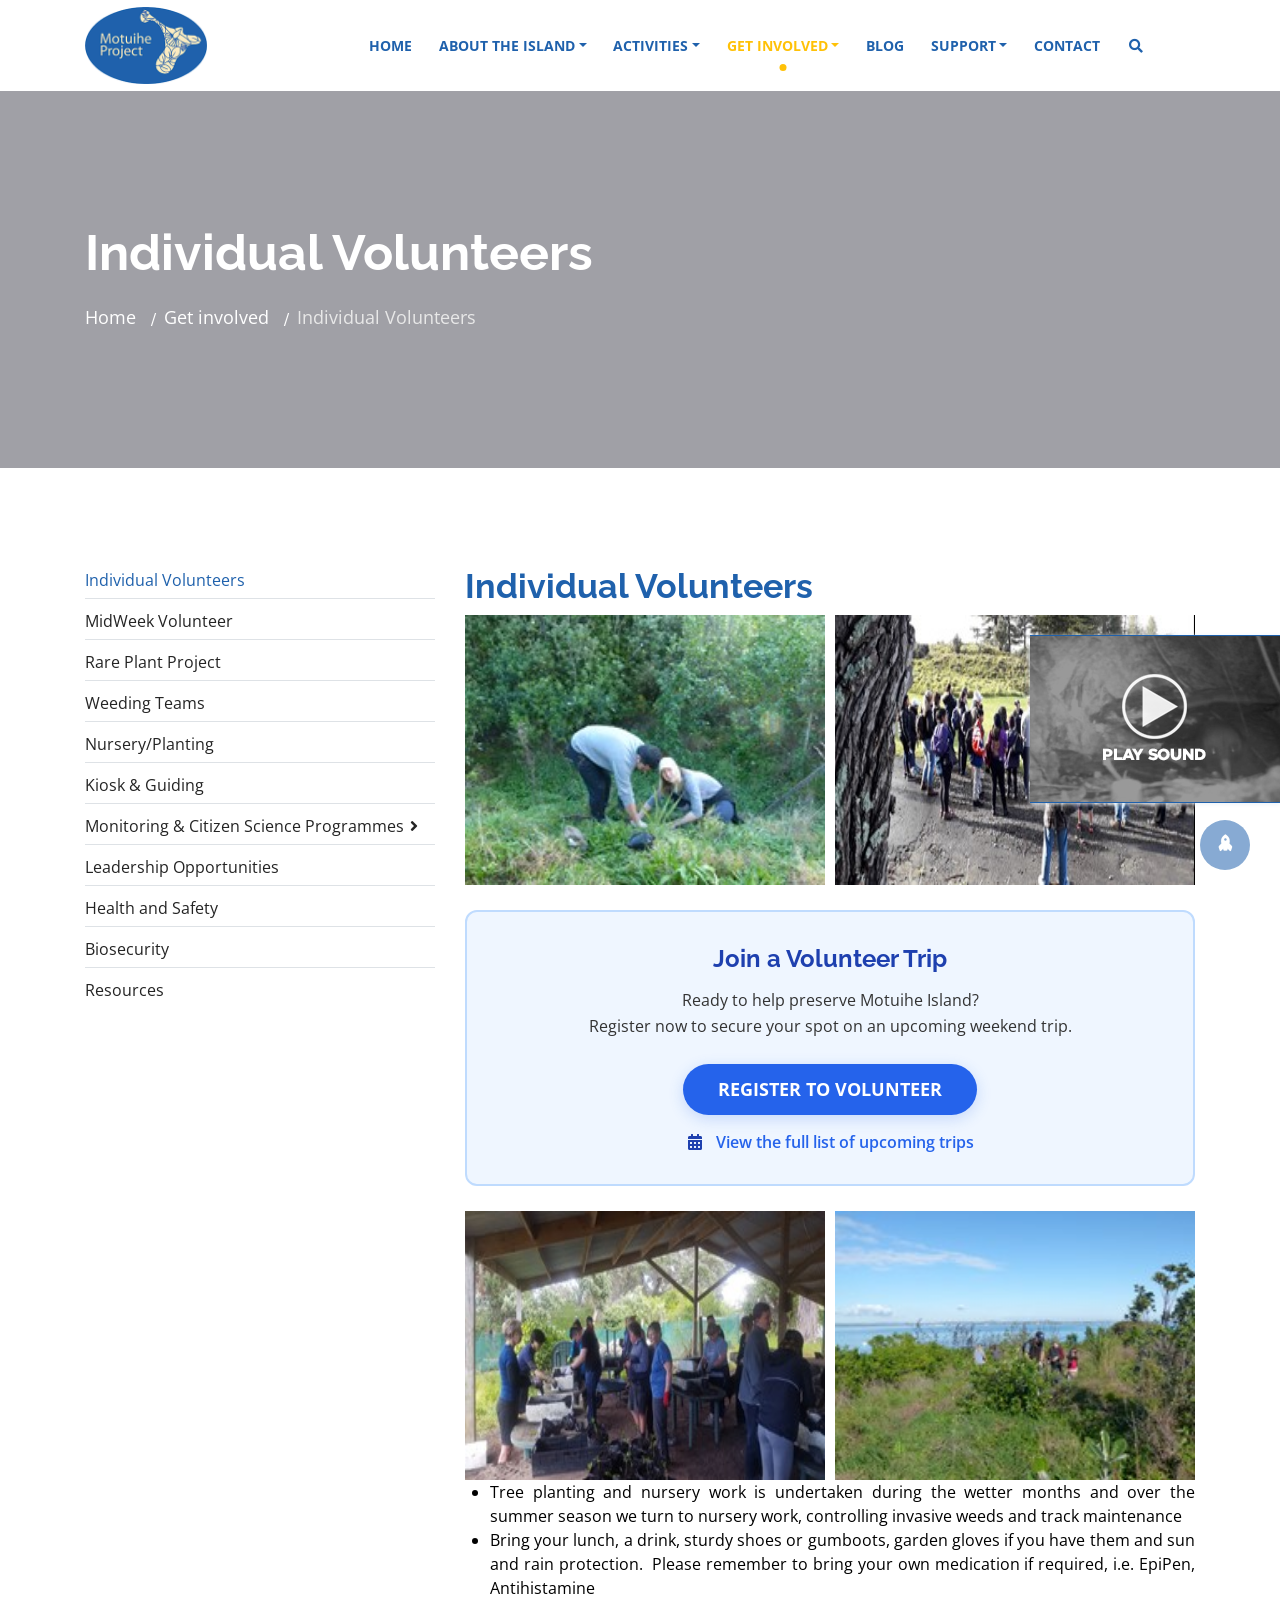
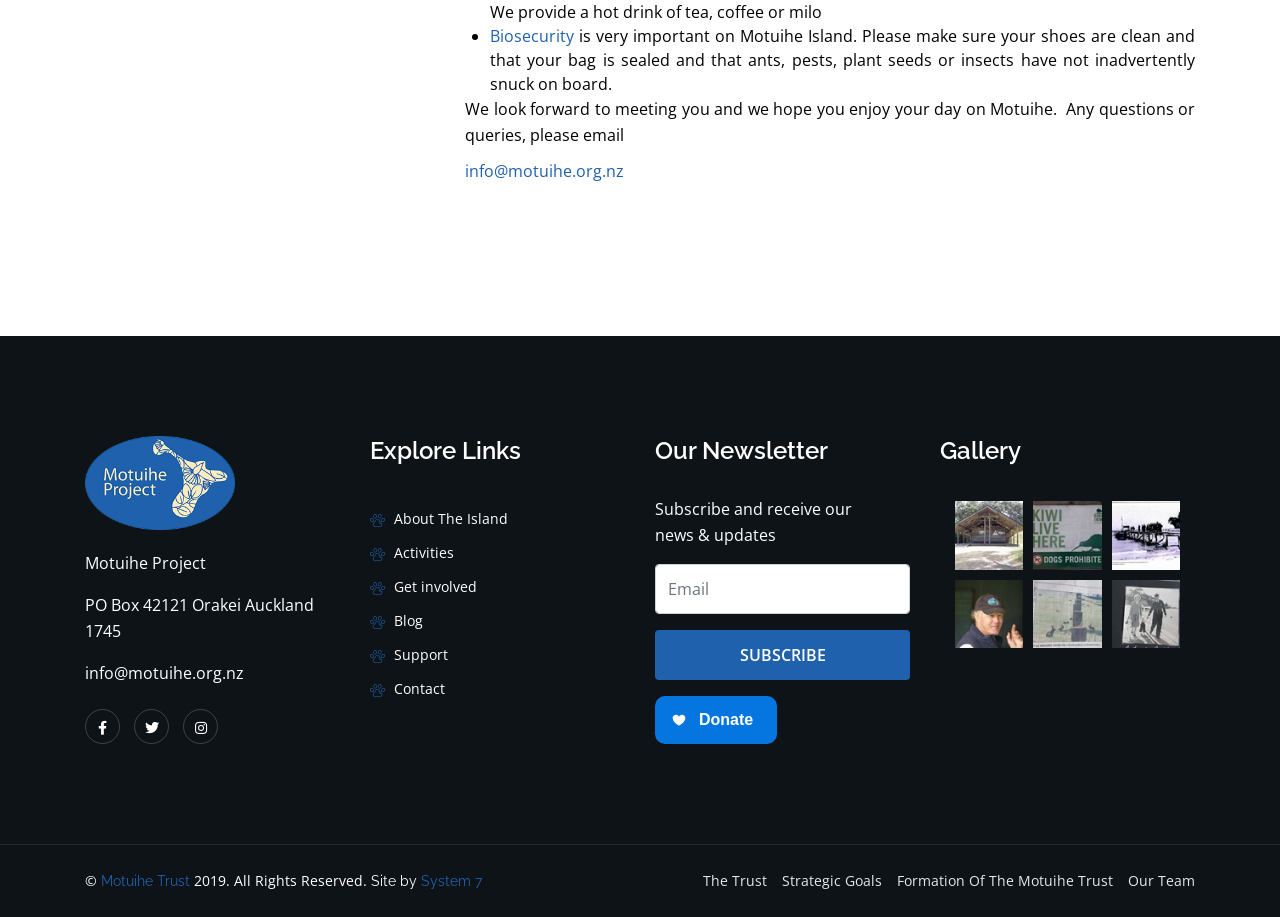
==== commit 9c53b0eb: "Add Google Fonts link for Raleway and Open Sans" ====
--- a/index.html
+++ b/index.html
@@ -91,6 +91,7 @@
     <link rel="shortcut icon" href="https://www.motuihe.org.nz/favicon.ico" type="image/x-icon">
     <!--s03-->
     
+    <link rel="stylesheet" href="https://fonts.googleapis.com/css?family=Raleway:400,500,600,700|Open+Sans:400,600,700">
 
     <link rel="stylesheet" href="./assets/css">
     
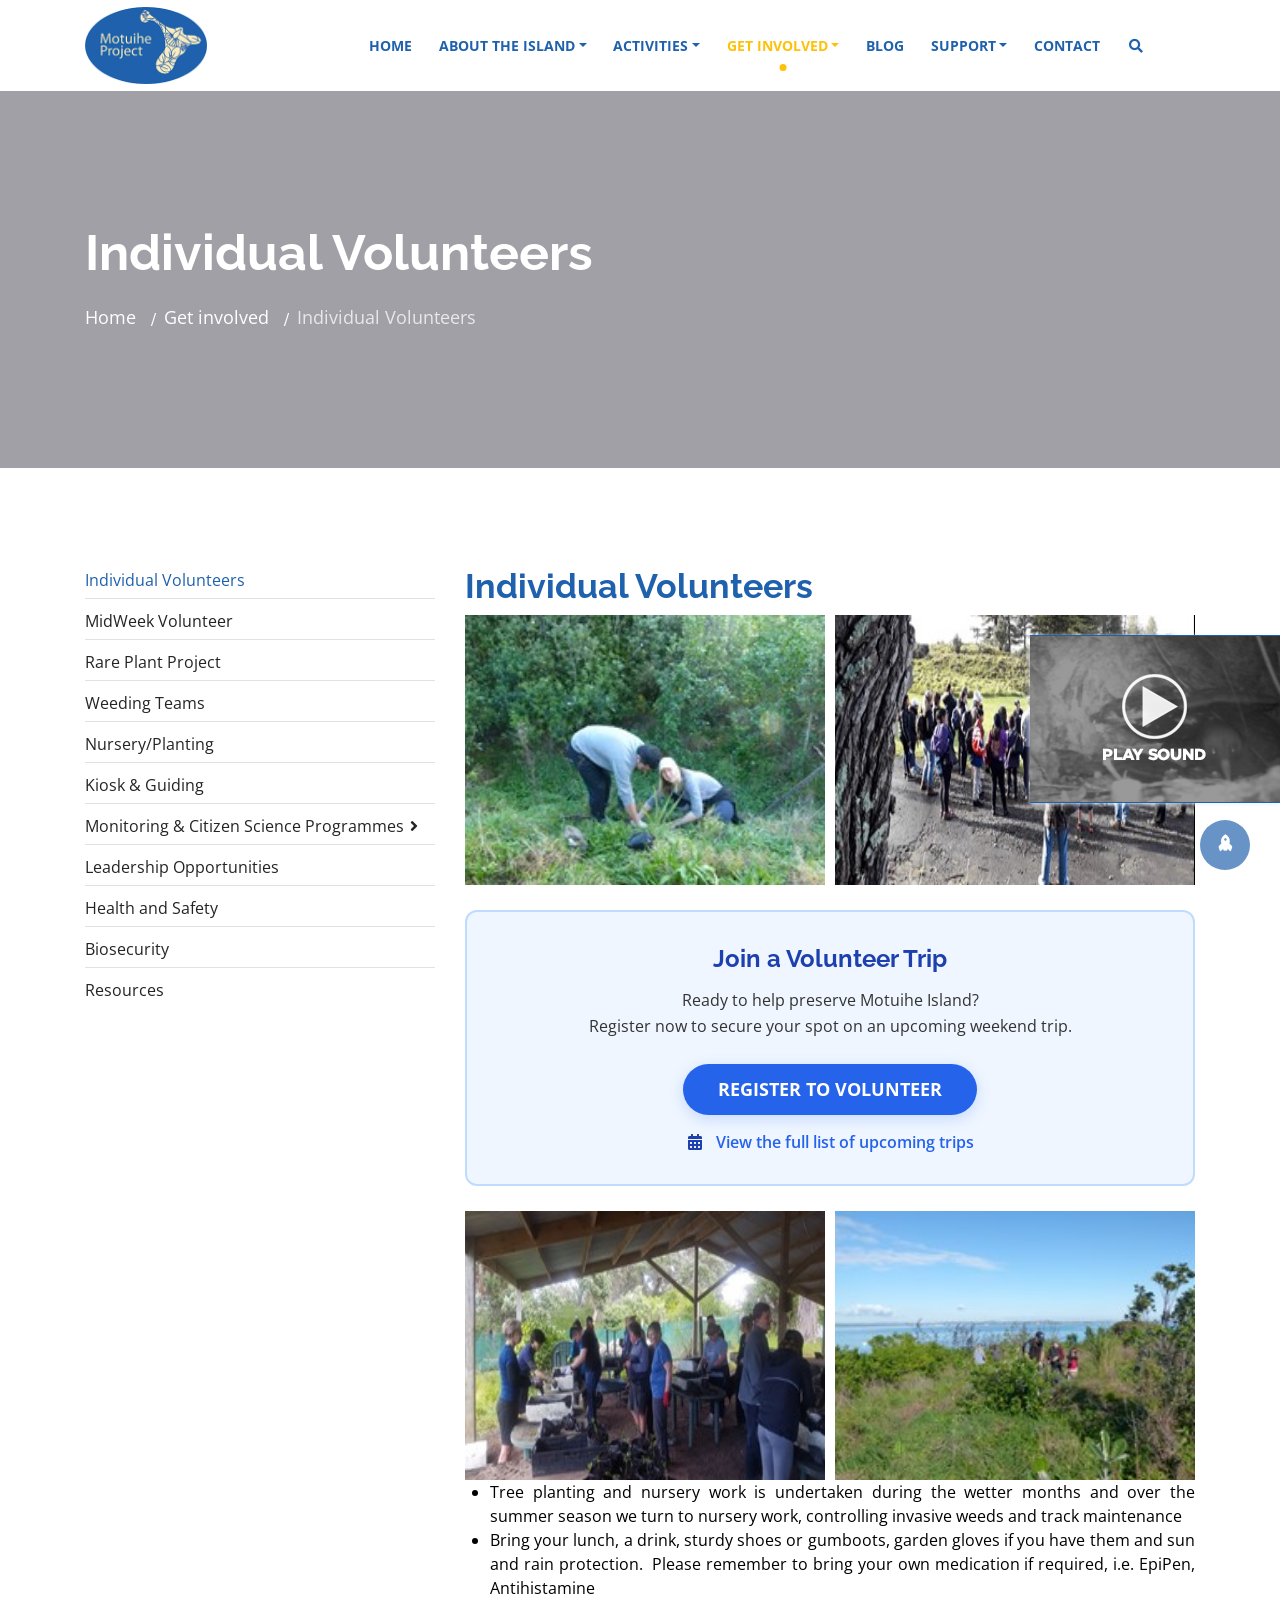
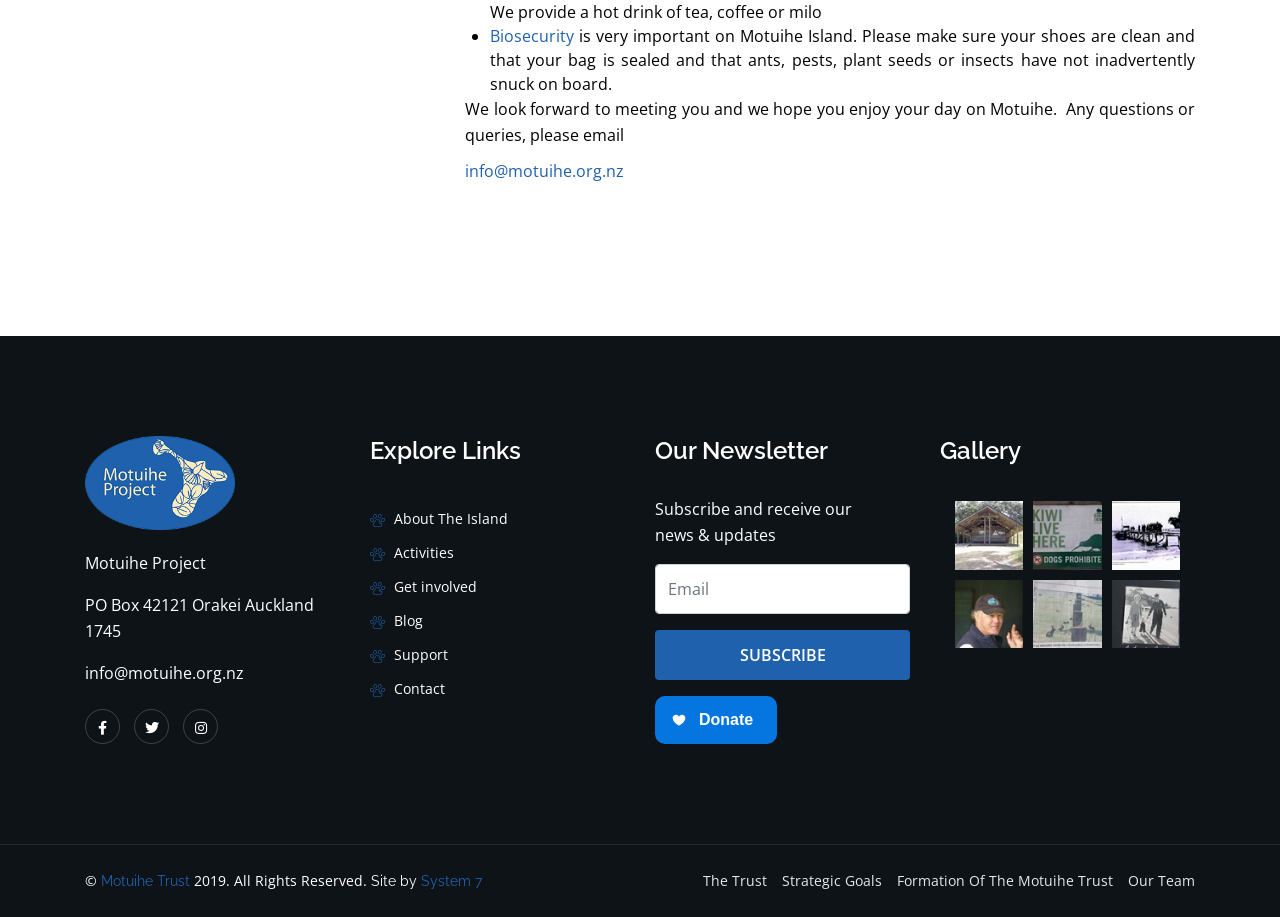
==== commit f9b9401a: "Add AI usage notes in index.html and remove guide files" ====
--- a/index.html
+++ b/index.html
@@ -99,6 +99,11 @@
     <link rel="stylesheet" href="./assets/s7override.css">
     <link rel="stylesheet" href="https://cdnjs.cloudflare.com/ajax/libs/font-awesome/5.15.4/css/all.min.css">
     <style>
+        /* ============================================
+           AI-GENERATED: Volunteer CTA Section Styles
+           Created with AI assistance to enhance the 
+           volunteer registration visibility.
+           ============================================ */
         /* Custom styles for prominent volunteer sign-up */
         .entry-content .volunteer-cta-card {
             background: #eff6ff !important;
@@ -168,7 +173,7 @@
             margin-right: 8px !important;
             color: #1e40af !important;
         }
-        /* Make images match volunteer CTA card width - 2 per row */
+        /* AI-GENERATED: Make images match volunteer CTA card width - 2 per row */
         .entry-content > p:not(.volunteer-cta-card p) {
             display: flex !important;
             flex-wrap: wrap !important;
@@ -419,7 +424,13 @@
                     <div class="entry-content">
                         
 <p><img src="./assets/p1040449.jpg" alt=""><img id="__mcenew" src="./assets/20190721_102525a.jpg" alt=""></p>
-<!-- High Visibility Registration Section -->
+<!-- ============================================
+     AI-GENERATED: High Visibility Registration Section
+     This volunteer CTA card was created with AI assistance
+     to make the registration more prominent and noticeable.
+     Changes: Added blue-themed card, styled button, calendar icon,
+     and improved visual hierarchy. Color scheme changed from green to blue.
+     ============================================ -->
 <div class="volunteer-cta-card">
     <h2 style="color: #1e40af; margin-bottom: 10px; font-weight: 700;">Join a Volunteer Trip</h2>
     <p style="font-size: 16px; margin-bottom: 25px;">
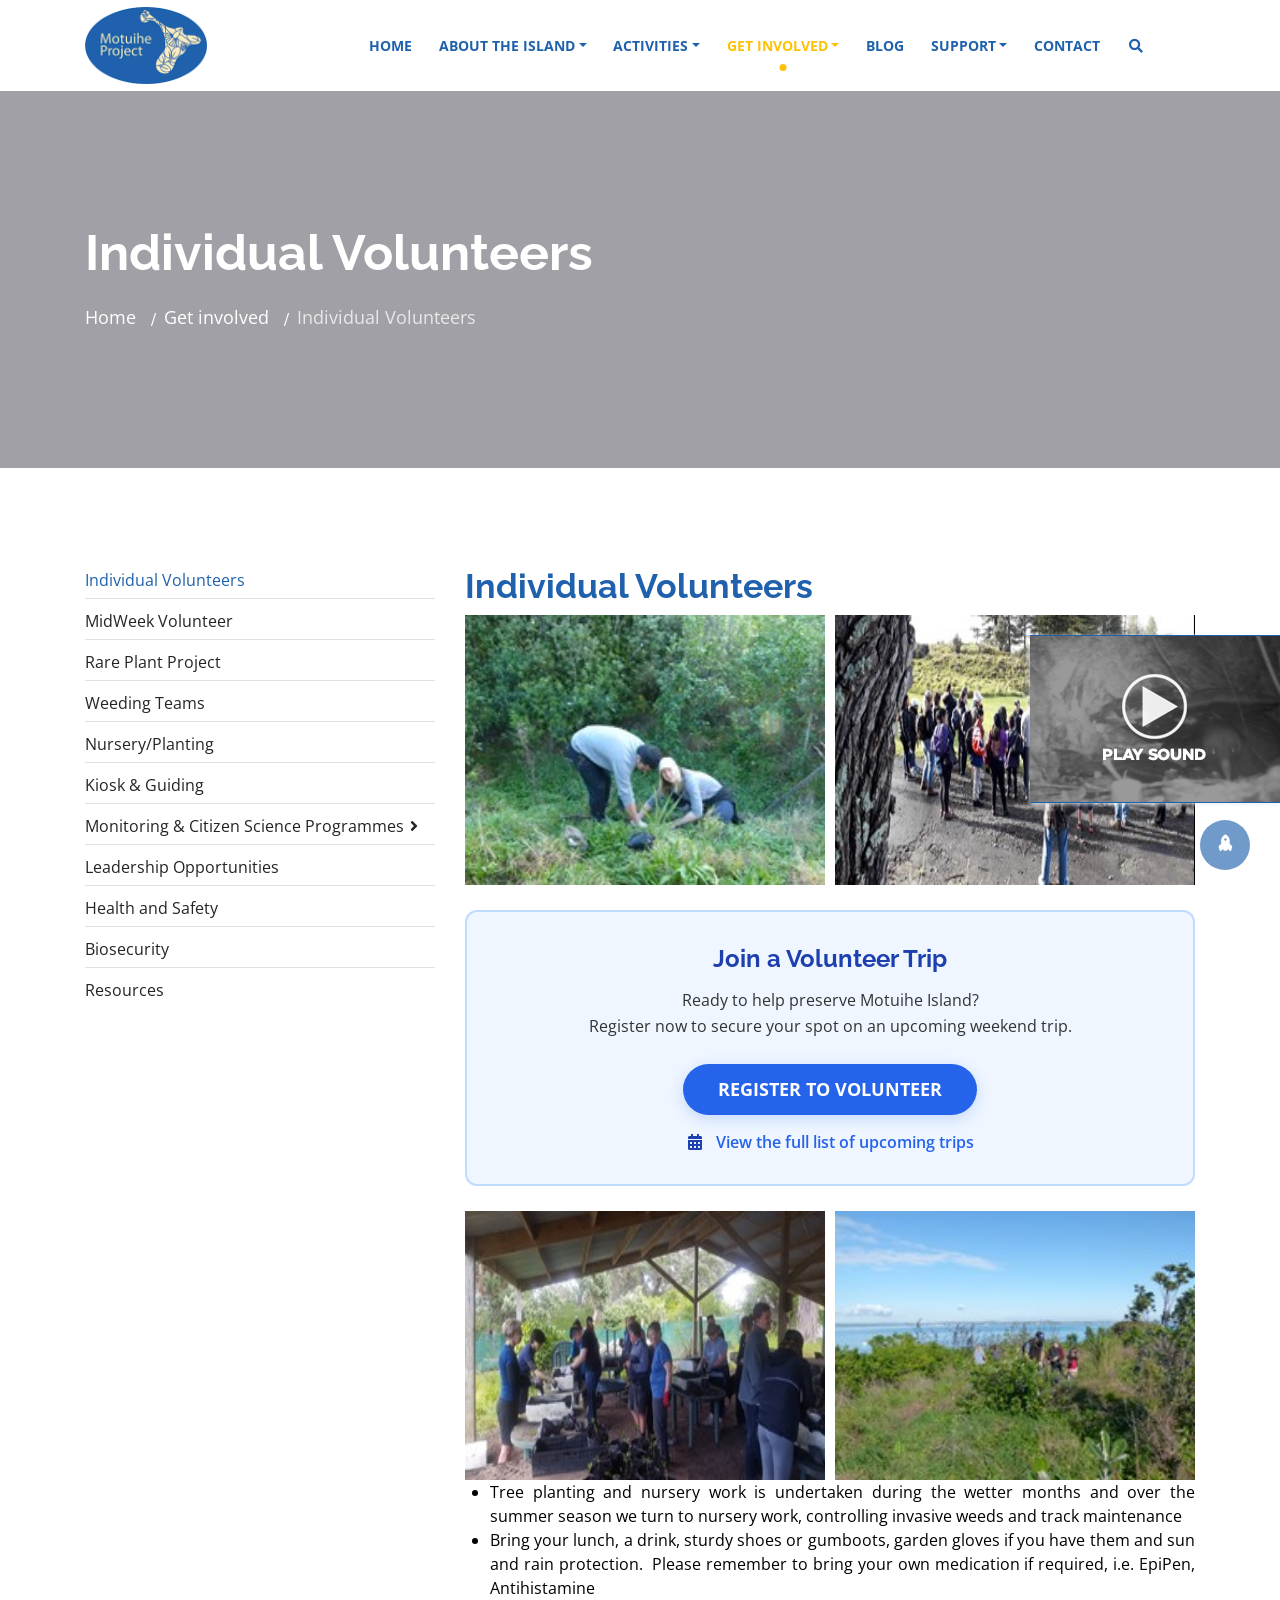
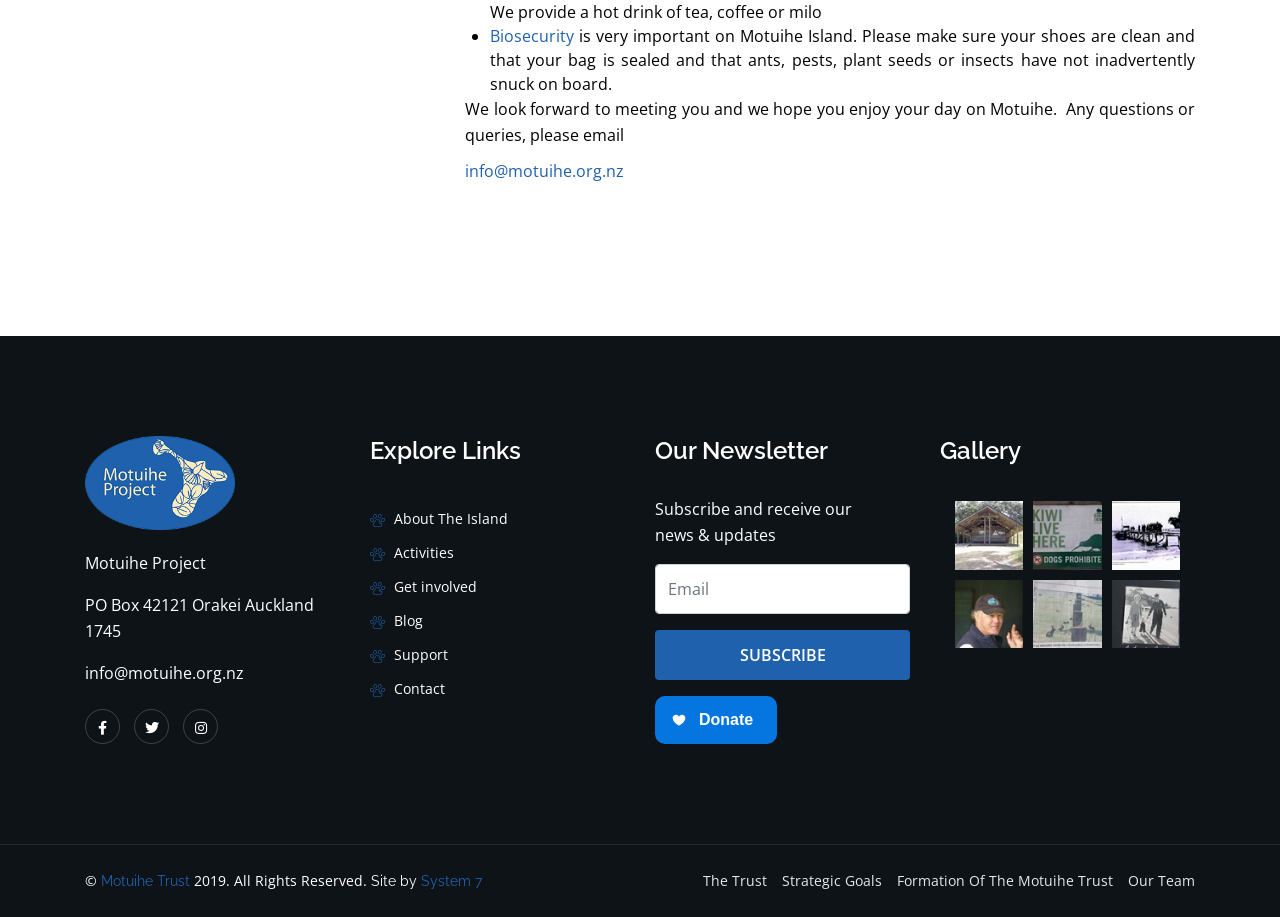
==== commit 5675d4b7: "Update styles" ====
--- a/index.html
+++ b/index.html
@@ -100,9 +100,7 @@
     <link rel="stylesheet" href="https://cdnjs.cloudflare.com/ajax/libs/font-awesome/5.15.4/css/all.min.css">
     <style>
         /* ============================================
-           AI-GENERATED: Volunteer CTA Section Styles
-           Created with AI assistance to enhance the 
-           volunteer registration visibility.
+           Volunteer CTA Section Styles
            ============================================ */
         /* Custom styles for prominent volunteer sign-up */
         .entry-content .volunteer-cta-card {
@@ -173,7 +171,7 @@
             margin-right: 8px !important;
             color: #1e40af !important;
         }
-        /* AI-GENERATED: Make images match volunteer CTA card width - 2 per row */
+        /* Make images match volunteer CTA card width - 2 per row */
         .entry-content > p:not(.volunteer-cta-card p) {
             display: flex !important;
             flex-wrap: wrap !important;
@@ -424,13 +422,7 @@
                     <div class="entry-content">
                         
 <p><img src="./assets/p1040449.jpg" alt=""><img id="__mcenew" src="./assets/20190721_102525a.jpg" alt=""></p>
-<!-- ============================================
-     AI-GENERATED: High Visibility Registration Section
-     This volunteer CTA card was created with AI assistance
-     to make the registration more prominent and noticeable.
-     Changes: Added blue-themed card, styled button, calendar icon,
-     and improved visual hierarchy. Color scheme changed from green to blue.
-     ============================================ -->
+<!-- High Visibility Registration Section -->
 <div class="volunteer-cta-card">
     <h2 style="color: #1e40af; margin-bottom: 10px; font-weight: 700;">Join a Volunteer Trip</h2>
     <p style="font-size: 16px; margin-bottom: 25px;">
